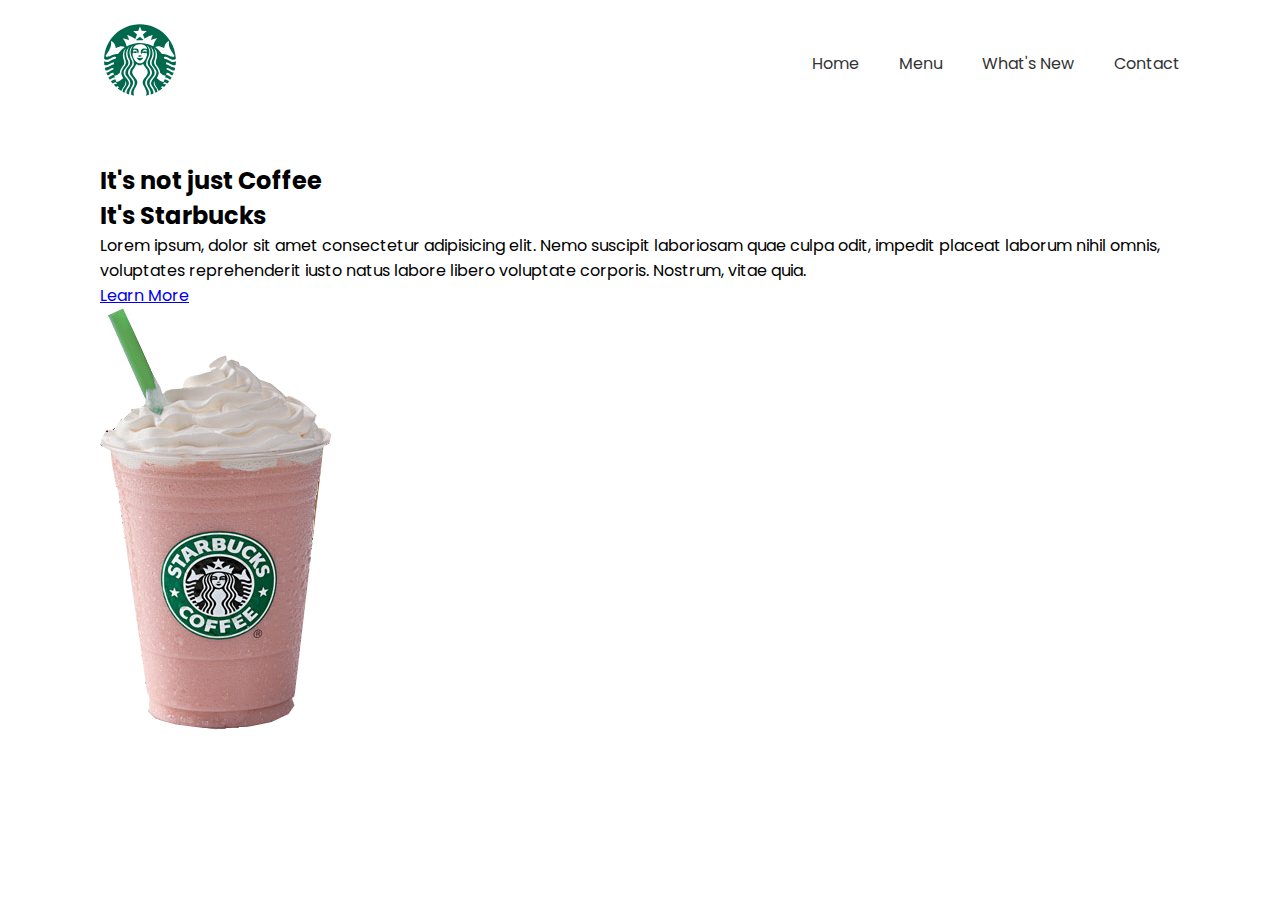
==== public/index.html @ 15350529 "primeiro commit" ====
<!DOCTYPE html>
<html lang="en">
<head>
  <meta charset="UTF-8">
  <meta http-equiv="X-UA-Compatible" content="IE=edge">
  <meta name="viewport" content="width=device-width, initial-scale=1.0">
  <title>Starbucks</title>

  <link rel="stylesheet" href="style.css">
</head>
<body>
  <section>
    <header>
      <a href="#"><img src="../images/logo.svg" alt="" class="logo"></a>

      <ul>
        <li><a href="#">Home</a></li>
        <li><a href="#">Menu</a></li>
        <li><a href="#">What's New</a></li>
        <li><a href="#">Contact</a></li>
      </ul>
    </header>

    <div class="content">
      <div class="textBox">
        <h2>It's not just Coffee<br> It's <span>Starbucks</span></h2>
        <p>Lorem ipsum, dolor sit amet consectetur adipisicing elit. Nemo suscipit laboriosam quae culpa odit, impedit placeat laborum nihil omnis, voluptates reprehenderit iusto natus labore libero voluptate corporis. Nostrum, vitae quia.</p>
        <a href="#">Learn More</a>
      </div>

      <div class="imgBox">
        <img src="../images/img1.png" alt="" class="starbucks">
      </div>
    </div>
  </section>
</body>
</html>
---- public/style.css ----
@import url("https://fonts.googleapis.com/css2?family=Poppins:wght@200;300;400;500;600;700;800;900&display=swap");
* {
  margin: 0;
  padding: 0;
  box-sizing: border-box;
  font-family: "Poppins", sans-serif;
}

section {
  position: relative;
  width: 100%;
  min-height: 100vh;
  padding: 6.25rem;
  display: flex;
  justify-content: space-between;
  align-items: center;
  background: #fff;
}
section header {
  position: absolute;
  top: 0;
  left: 0;
  width: 100%;
  padding: 1.25rem 6.25rem;
  display: flex;
  justify-content: space-between;
  align-items: center;
}
section header .logo {
  position: relative;
  max-width: 5rem;
}
section header ul {
  position: relative;
  display: flex;
}
section header ul li {
  list-style: none;
}
section header ul li a {
  display: inline-block;
  color: #333;
  font-weight: 400;
  margin-left: 2.5rem;
  text-decoration: none;
}
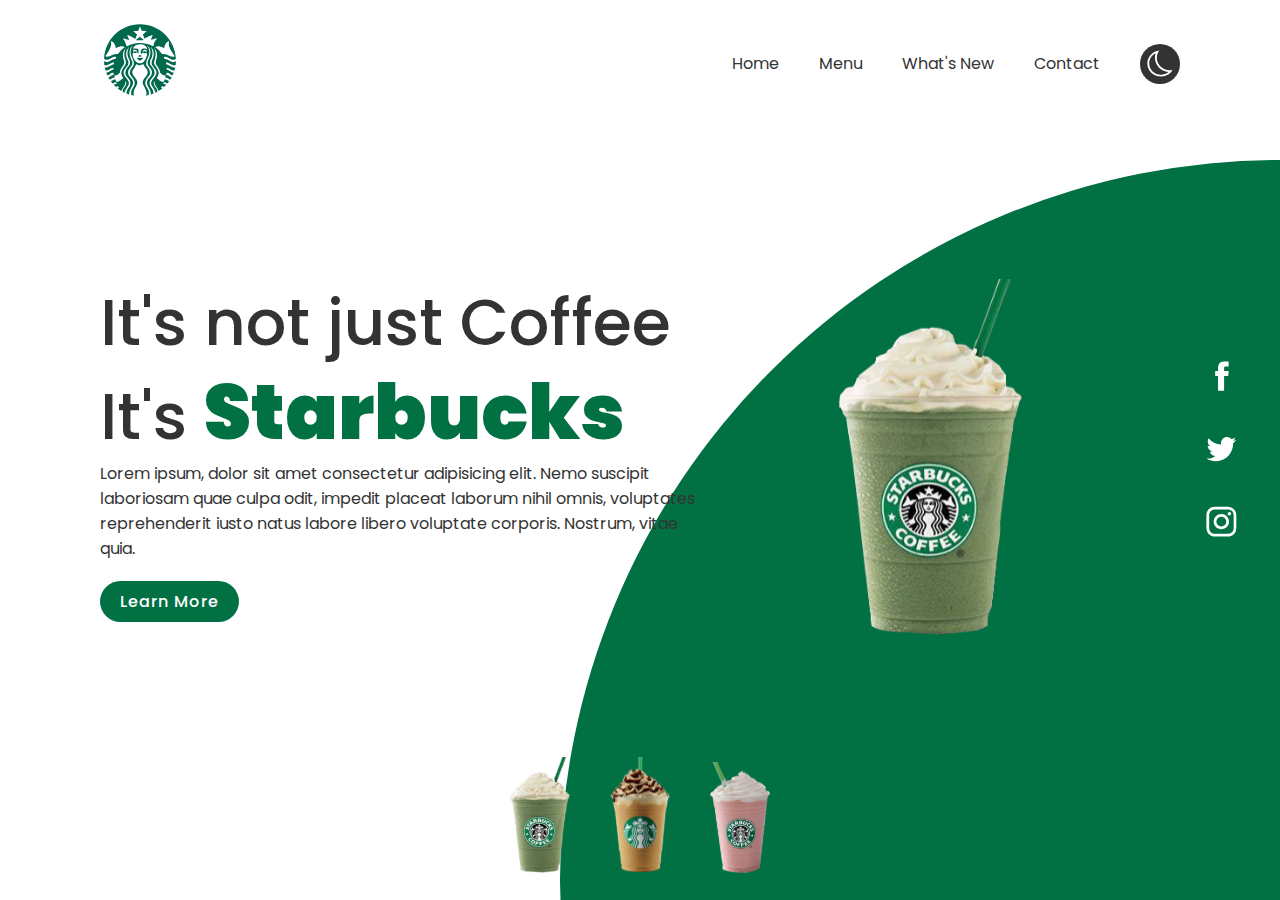
==== commit b5b0c17c: "Adicionado elementos que faltavam no layout e realizado a estilização deles. Criado o arquivo JS, re" ====
--- a/public/index.html
+++ b/public/index.html
@@ -10,15 +10,28 @@
 </head>
 <body>
   <section>
+
+    <div class="circle"></div>
+
     <header>
-      <a href="#"><img src="../images/logo.svg" alt="" class="logo"></a>
+      <a href="#"><img src="../images/logo_1.svg" alt="" class="logo"></a>
 
-      <ul>
-        <li><a href="#">Home</a></li>
-        <li><a href="#">Menu</a></li>
-        <li><a href="#">What's New</a></li>
-        <li><a href="#">Contact</a></li>
-      </ul>
+      <div class="navbar">
+
+        <ul>
+          <li><a href="#">Home</a></li>
+          <li><a href="#">Menu</a></li>
+          <li><a href="#">What's New</a></li>
+          <li><a href="#">Contact</a></li>
+        </ul>
+
+        <div class="tema">
+          <img src="../images/moon.svg" alt="" onclick="mudar_tema('#333', '#fff', 'none', 'block')" class="button_tema dark">
+          <img src="../images/sun.svg" alt="" onclick="mudar_tema('#fff', '#333', 'block', 'none', '_light')" class="button_tema light">
+        </div>
+        
+      </div>
+
     </header>
 
     <div class="content">
@@ -29,9 +42,29 @@
       </div>
 
       <div class="imgBox">
-        <img src="../images/img1.png" alt="" class="starbucks">
+        <img src="../images/img1.svg" alt="" class="starbucks">
       </div>
     </div>
+
+    <ul class="thumb">
+      <li><img src="../images/thumb1.svg" alt="" onclick="imgSlider('img1.svg', '#017143')"></li>
+      <li><img src="../images/thumb3.svg" alt="" onclick="imgSlider('img3.svg', '#ae7c33')"></li>
+      <li><img src="../images/thumb2.svg" alt="" onclick="imgSlider('img2.svg', '#eb7495')"></li>
+    </ul>
+
+    <ul class="sci">
+      <li><a href="https://pt-br.facebook.com/Starbucks" target="_blank"><img src="../images/facebook_light.svg" id="facebook" alt=""></a></li>
+      <li><a href="https://twitter.com/starbucks" target="_blank"><img src="../images/twitter_light.svg" id="twitter" alt=""></a></li>
+      <li><a href="https://www.instagram.com/starbucks/" target="_blank"><img src="../images/instagram_light.svg" id="instagram" alt=""></a></li>
+    </ul>
+
+    
+    
+
+
+
   </section>
+
+  <script src="script.js"></script>
 </body>
 </html>--- a/public/style.css
+++ b/public/style.css
@@ -4,6 +4,18 @@
   padding: 0;
   box-sizing: border-box;
   font-family: "Poppins", sans-serif;
+  transition: all ease 0.5s;
+}
+
+.circle {
+  position: absolute;
+  top: 0;
+  left: 0;
+  width: 100%;
+  height: 100%;
+  background: #017143;
+  clip-path: circle(45rem at right 55rem);
+  transition: all ease 0.4s;
 }
 
 section {
@@ -30,17 +42,125 @@
   position: relative;
   max-width: 5rem;
 }
-section header ul {
+section header .navbar {
+  display: flex;
+  align-items: center;
+}
+section header .navbar ul {
   position: relative;
   display: flex;
+  margin-right: 2.5rem;
 }
-section header ul li {
+section header .navbar ul li {
   list-style: none;
 }
-section header ul li a {
+section header .navbar ul li a {
   display: inline-block;
   color: #333;
   font-weight: 400;
   margin-left: 2.5rem;
   text-decoration: none;
 }
+section header .navbar .button_tema {
+  width: 2.5rem;
+  padding: 0.2rem;
+  border-radius: 50%;
+  cursor: pointer;
+}
+section header .navbar .dark {
+  display: block;
+  background: #333;
+}
+section header .navbar .light {
+  display: none;
+  background: #fff;
+}
+section .content {
+  position: relative;
+  width: 100%;
+  display: flex;
+  justify-content: space-between;
+  align-items: center;
+}
+section .content .textBox {
+  position: relative;
+  max-width: 37.5rem;
+  color: #333;
+}
+section .content .textBox h2 {
+  font-size: 4em;
+  line-height: 1.4em;
+  font-weight: 500;
+}
+section .content .textBox h2 span {
+  color: #017143;
+  font-size: 1.2em;
+  font-weight: 900;
+}
+section .content .textBox a {
+  display: inline-block;
+  margin-top: 1.25rem;
+  padding: 0.5rem 1.25rem;
+  background: #017143;
+  color: #fff;
+  border-radius: 2.5rem;
+  font-weight: 500;
+  letter-spacing: 1px;
+  text-decoration: none;
+}
+section .content .imgBox {
+  width: 45rem;
+  display: flex;
+  justify-content: center;
+  padding-right: 1.125rem;
+  margin-top: 1rem;
+  align-items: center;
+}
+section .content .imgBox img {
+  width: 40%;
+  max-width: 20rem;
+  transition: 1s;
+}
+section .thumb {
+  position: absolute;
+  left: 50%;
+  bottom: 1.25rem;
+  transform: translateX(-50%);
+  display: flex;
+  align-items: flex-end;
+}
+section .thumb li {
+  list-style: none;
+  display: inline-block;
+  margin: 0 1.25rem;
+  cursor: pointer;
+  transition: all ease 0.5s;
+}
+section .thumb li:hover {
+  transform: translateY(-1rem);
+  filter: drop-shadow(0.2rem 3rem 2rem #919191);
+}
+section .thumb li img {
+  max-width: 3.75rem;
+}
+section .sci {
+  position: absolute;
+  top: 50%;
+  right: 1.875rem;
+  transform: translateY(-50%);
+  display: flex;
+  justify-content: center;
+  align-items: center;
+  flex-direction: column;
+}
+section .sci li {
+  list-style: none;
+}
+section .sci li a {
+  display: inline-block;
+  margin: 0.3rem 0;
+  transform: scale(0.6);
+}
+section .sci li a img {
+  max-width: 4rem;
+}
